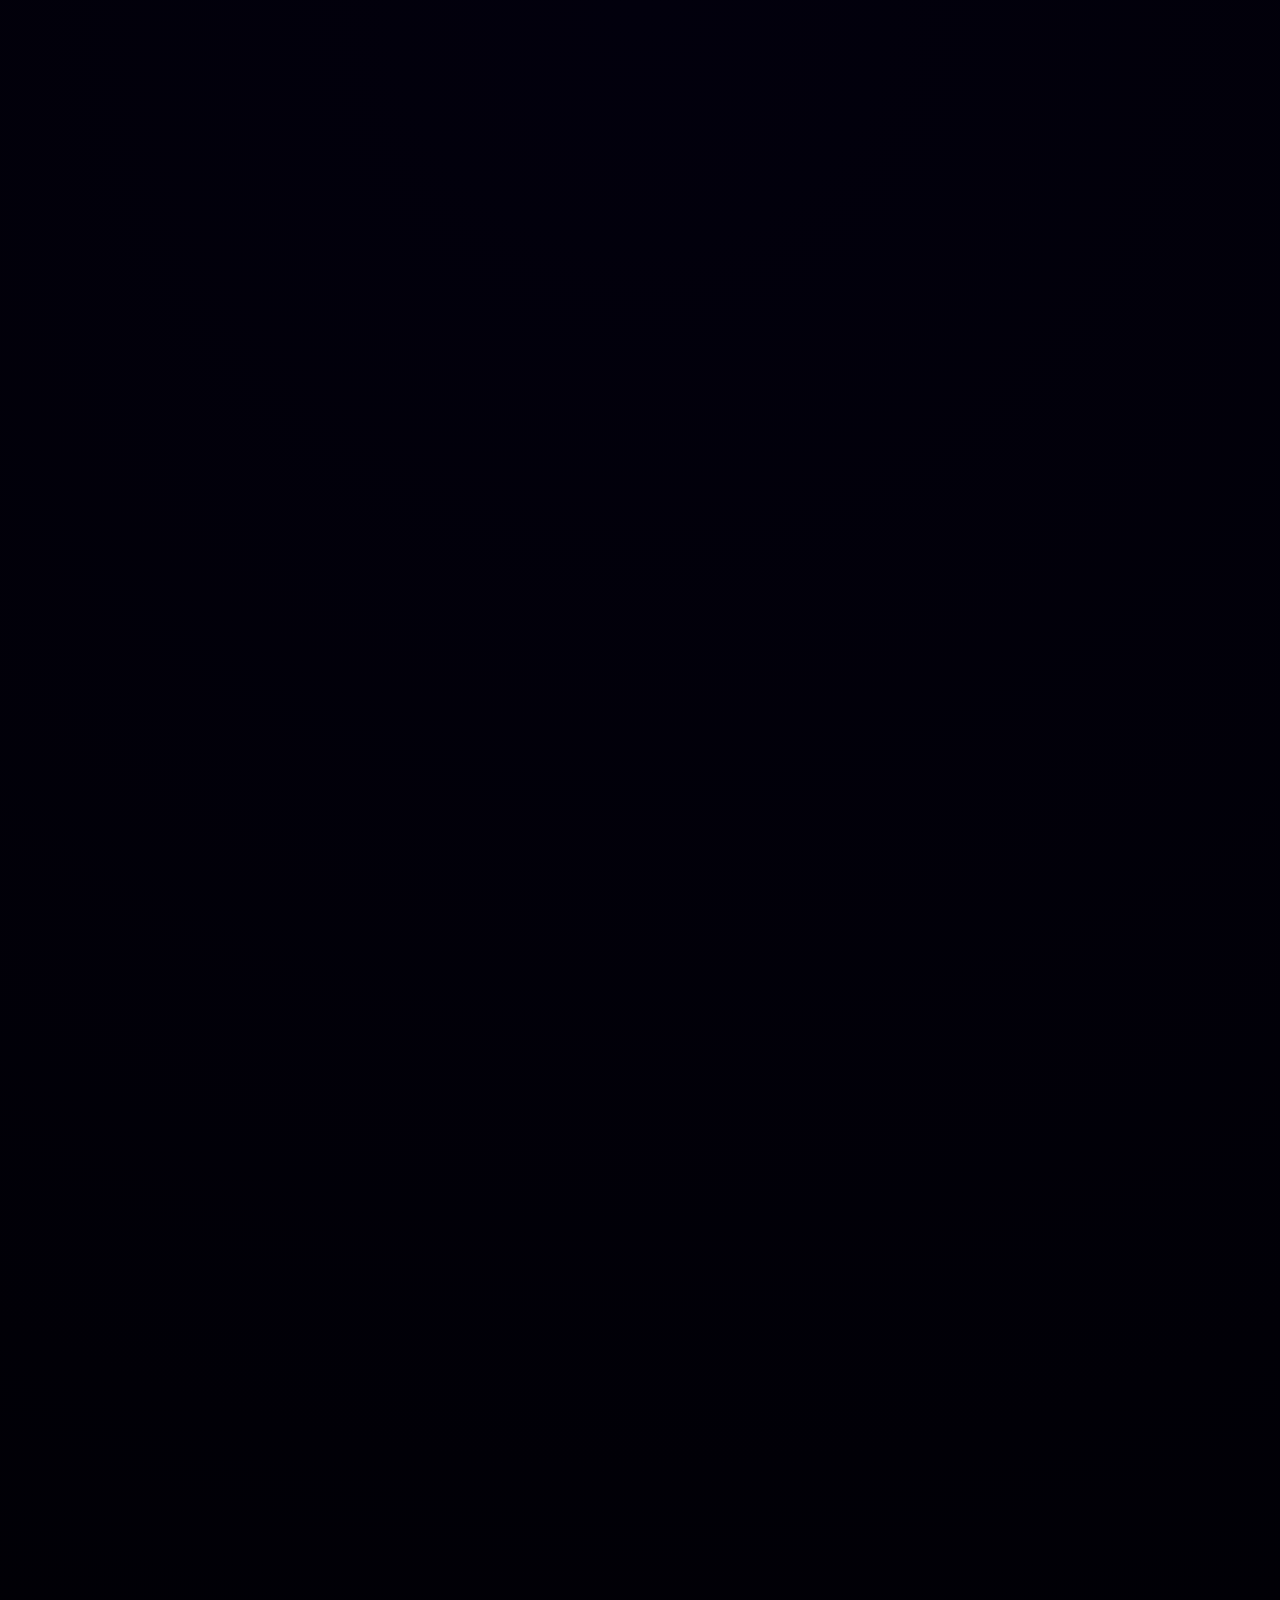
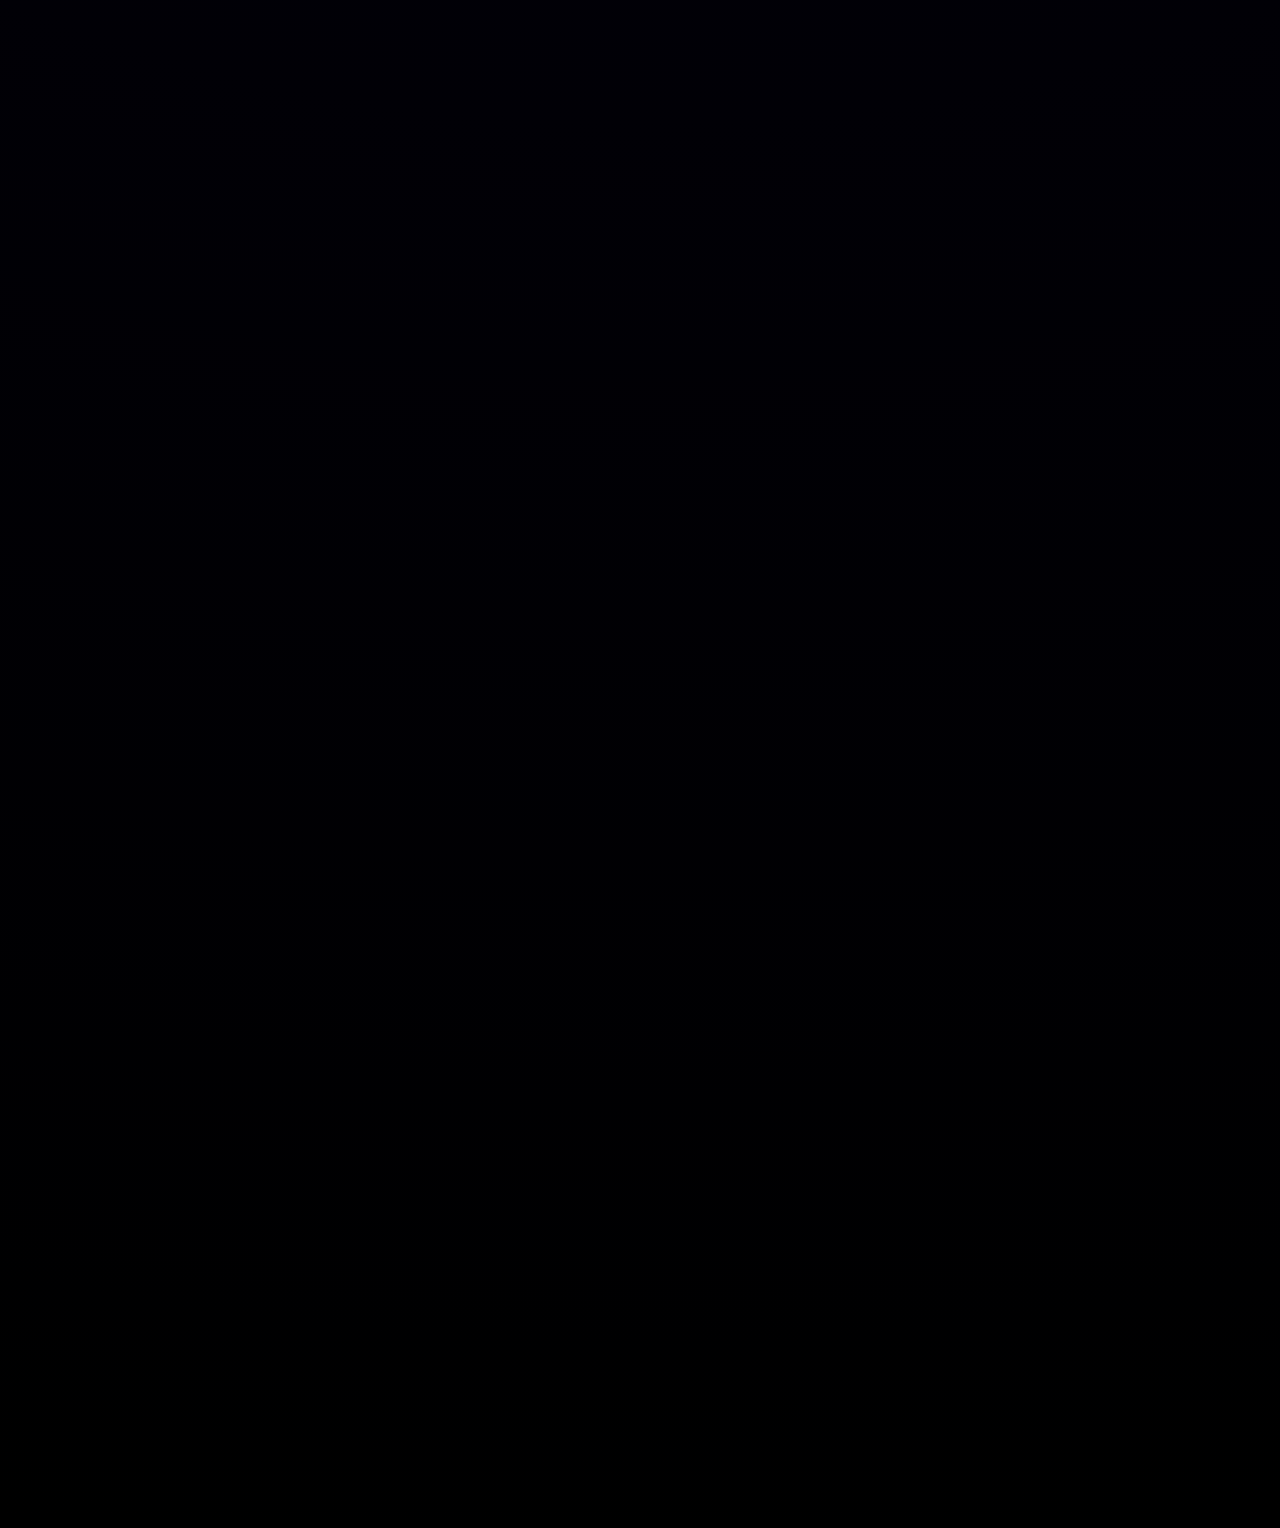
==== index.html @ 434c472e "feat: add static HTML catalog and associated CSS/JS for book resources" ====
<!doctype html>
<html lang="pt-BR">
  <head>
    <meta charset="UTF-8" />
    <meta name="viewport" content="width=device-width, initial-scale=1.0" />
    <meta
      name="description"
      content="Catálogo estático dos livros PDF disponíveis na raiz do repositório fevunge/books."
    />
    <title>Catálogo de Livros | fevunge/books</title>
    <link rel="stylesheet" href="./assets/css/main.css" />
    <link rel="stylesheet" href="./assets/css/animation.css" />
  </head>
  <body>
    <a class="skip-link" href="#catalogo">Pular para o catálogo</a>

    <header class="page-header">
      <div class="wrapper">
        <p class="eyebrow">@fevunge</p>
        <h1>Catálogo de livros técnicos</h1>
        <p class="page-description">
          Coleção estática com os arquivos PDF já existentes na raiz do projeto.
          Use a busca para filtrar por título, descrição e termos relevantes.
        </p>

        <section class="contacts" aria-label="Contatos de @fevunge">
          <h2>Contatos</h2>
          <ul>
            <li>
              GitHub:
              <a href="https://github.com/fevunge" target="_blank" rel="noreferrer noopener"
                >@fevunge</a
              >
            </li>
            <li>
              Repositório:
              <a
                href="https://github.com/fevunge/books"
                target="_blank"
                rel="noreferrer noopener"
                >fevunge/books</a
              >
            </li>
          </ul>
        </section>
      </div>
    </header>

    <main class="wrapper" id="catalogo">
      <section class="catalog" aria-labelledby="catalog-title">
        <div class="catalog-toolbar">
          <h2 id="catalog-title">Livros disponíveis</h2>
          <label for="book-search">Pesquisar no catálogo</label>
          <input
            id="book-search"
            name="book-search"
            type="search"
            placeholder="Ex.: linux, python, redes, sistemas"
            autocomplete="off"
          />
          <p id="search-status" class="search-status" aria-live="polite"></p>
        </div>

        <p id="no-results" class="no-results" hidden>
          Nenhum livro encontrado para esta pesquisa.
        </p>

        <ul id="book-list" class="book-grid" aria-label="Lista de livros"></ul>
      </section>
    </main>

    <script src="./js/main.js" defer></script>
    <script src="./js/animation.js" defer></script>
  </body>
</html>
---- assets/css/main.css ----
:root {
  --background2: #02000d;
  --background: #000000;
  --foreground: #cdd6f4;
  --secondary: #c29df1;
  --primary: #131020;
  --border: #2a2242;
  --focus: #c29df1;
}

* {
  box-sizing: border-box;
}

html,
body {
  margin: 0;
  padding: 0;
  background: radial-gradient(circle at top, var(--background2), var(--background));
  color: var(--foreground);
  font-family: Inter, "Segoe UI", Roboto, Helvetica, Arial, sans-serif;
}

body {
  min-height: 100vh;
  line-height: 1.6;
}

a {
  color: var(--secondary);
}

a:hover {
  color: #e0c9ff;
}

a:focus-visible,
input:focus-visible {
  outline: 3px solid var(--focus);
  outline-offset: 3px;
}

.skip-link {
  position: absolute;
  left: 0;
  top: 0;
  transform: translateY(-120%);
  padding: 0.5rem 0.75rem;
  background: var(--secondary);
  color: #110a20;
  z-index: 10;
}

.skip-link:focus {
  transform: translateY(0);
}

.wrapper {
  width: min(1100px, 94vw);
  margin: 0 auto;
}

.page-header {
  border-bottom: 1px solid var(--border);
  background: linear-gradient(180deg, rgba(19, 16, 32, 0.9), rgba(2, 0, 13, 0.85));
  padding: 2.25rem 0 1.5rem;
}

.eyebrow {
  margin: 0;
  color: var(--secondary);
  font-weight: 700;
  letter-spacing: 0.08em;
  text-transform: uppercase;
  font-size: 0.8rem;
}

h1,
h2,
h3 {
  line-height: 1.2;
}

h1 {
  margin: 0.4rem 0 0.8rem;
  font-size: clamp(1.75rem, 2.4vw, 2.5rem);
}

.page-description {
  margin: 0 0 1.2rem;
  max-width: 65ch;
}

.contacts {
  background: rgba(19, 16, 32, 0.95);
  border: 1px solid var(--border);
  border-radius: 0.75rem;
  padding: 1rem;
  max-width: 36rem;
}

.contacts h2 {
  margin: 0 0 0.5rem;
  font-size: 1.05rem;
}

.contacts ul {
  margin: 0;
  padding-left: 1.2rem;
}

.catalog {
  padding: 1.5rem 0 2.5rem;
}

.catalog-toolbar {
  display: grid;
  gap: 0.6rem;
  margin-bottom: 1rem;
}

.catalog-toolbar label {
  font-weight: 600;
}

#book-search {
  width: 100%;
  border: 1px solid var(--border);
  background: var(--primary);
  color: var(--foreground);
  border-radius: 0.55rem;
  padding: 0.7rem 0.85rem;
  font-size: 1rem;
}

.search-status {
  margin: 0;
  min-height: 1.5rem;
  font-size: 0.95rem;
  color: #d9bfff;
}

.no-results {
  margin: 0 0 1rem;
  padding: 0.8rem 1rem;
  border: 1px dashed var(--secondary);
  border-radius: 0.65rem;
  background: rgba(19, 16, 32, 0.65);
}

.book-grid {
  margin: 0;
  padding: 0;
  list-style: none;
  display: grid;
  gap: 1rem;
  grid-template-columns: repeat(auto-fit, minmax(240px, 1fr));
}

.book-card {
  background: rgba(19, 16, 32, 0.92);
  border: 1px solid var(--border);
  border-radius: 0.8rem;
  padding: 1rem;
  display: grid;
  gap: 0.75rem;
  min-height: 100%;
}

.book-icon {
  width: 2.25rem;
  height: 2.25rem;
  color: var(--secondary);
}

.book-title {
  margin: 0;
  font-size: 1.05rem;
}

.book-description {
  margin: 0;
  color: #c0b8de;
  font-size: 0.94rem;
}

.book-link {
  display: inline-flex;
  align-items: center;
  gap: 0.45rem;
  margin-top: auto;
  font-weight: 700;
  color: var(--foreground);
}

.book-link::after {
  content: "↗";
  color: var(--secondary);
}

.visually-hidden {
  position: absolute;
  width: 1px;
  height: 1px;
  padding: 0;
  margin: -1px;
  overflow: hidden;
  clip: rect(0, 0, 0, 0);
  border: 0;
}

@media (max-width: 640px) {
  .page-header {
    padding-top: 1.4rem;
  }

  .contacts {
    max-width: 100%;
  }
}
---- assets/css/animation.css ----
body {
  opacity: 0;
}

body.is-ready {
  opacity: 1;
  transition: opacity 350ms ease;
}

.book-card {
  transform: translateY(10px);
  opacity: 0;
  transition: transform 300ms ease, opacity 300ms ease, box-shadow 220ms ease,
    border-color 220ms ease;
}

.book-card.is-visible {
  transform: translateY(0);
  opacity: 1;
}

.book-card:hover,
.book-card:focus-within {
  border-color: var(--secondary);
  box-shadow: 0 8px 22px rgba(0, 0, 0, 0.35), 0 0 0 1px rgba(194, 157, 241, 0.35);
  transform: translateY(-3px);
}

.book-grid.is-filtering .book-card {
  animation: pulse-update 280ms ease;
}

@keyframes pulse-update {
  0% {
    filter: brightness(0.95);
  }
  50% {
    filter: brightness(1.08);
  }
  100% {
    filter: brightness(1);
  }
}

@media (prefers-reduced-motion: reduce) {
  *,
  *::before,
  *::after {
    animation: none !important;
    transition-duration: 0.01ms !important;
    transition-delay: 0ms !important;
  }

  body {
    opacity: 1;
  }

  .book-card {
    transform: none;
    opacity: 1;
  }
}
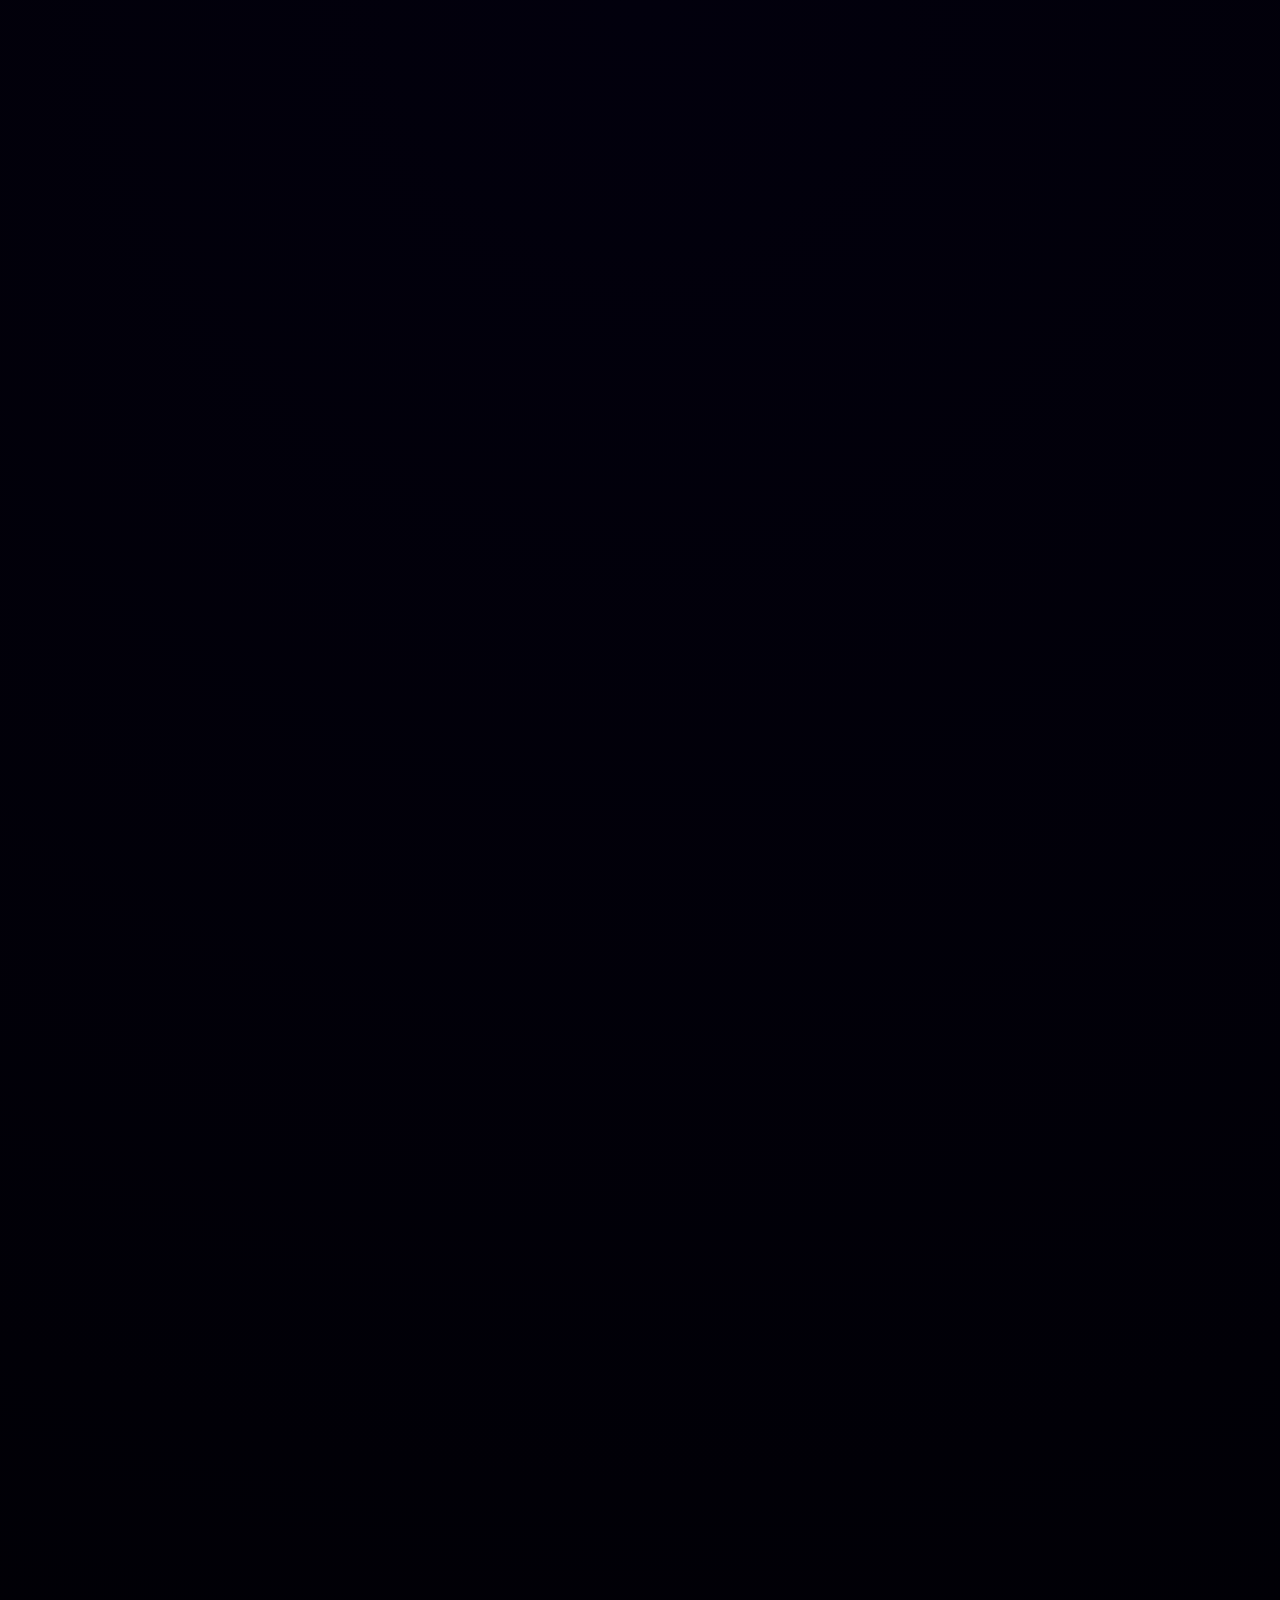
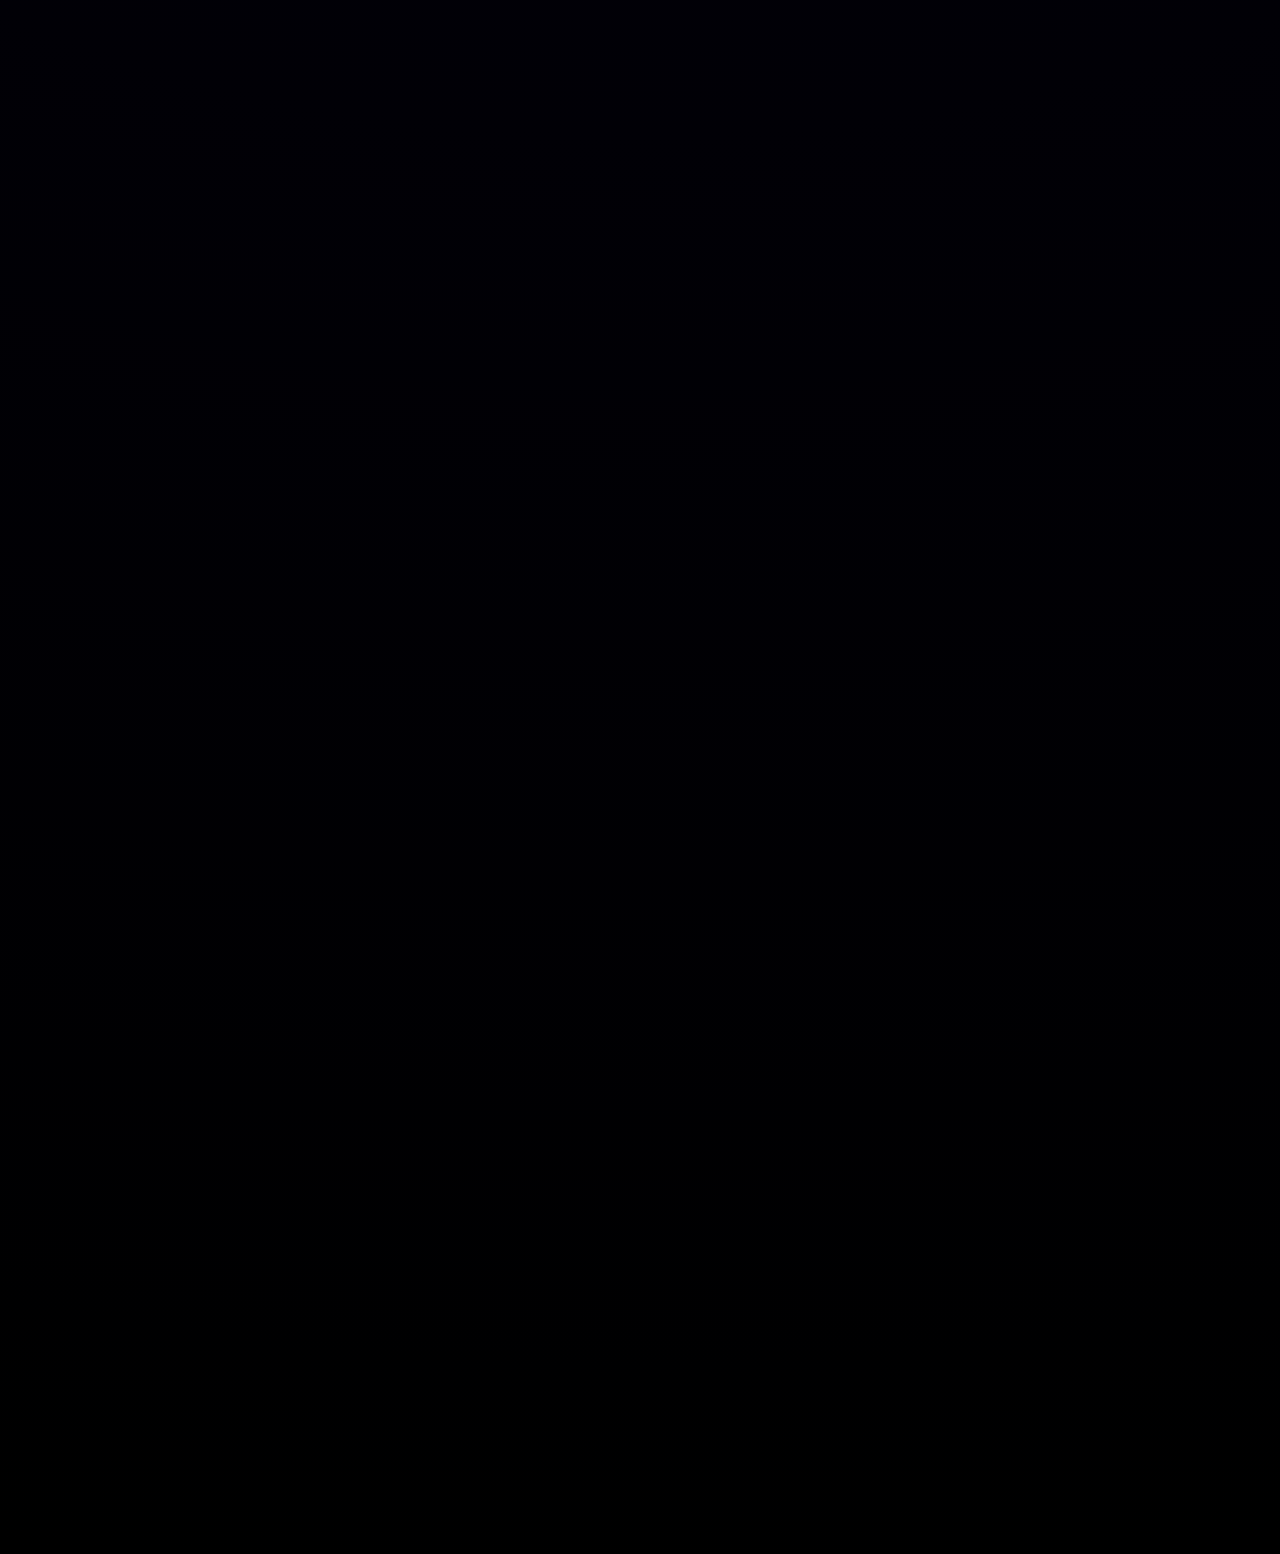
==== commit a7ed32a6: "feat: update meta description and page description for clarity and relevance" ====
--- a/index.html
+++ b/index.html
@@ -5,7 +5,7 @@
     <meta name="viewport" content="width=device-width, initial-scale=1.0" />
     <meta
       name="description"
-      content="Catálogo estático dos livros PDF disponíveis na raiz do repositório fevunge/books."
+      content="Catálogo online de livros técnicos em PDF para consulta e aprendizagem de programação, sistemas, redes e bases de dados."
     />
     <title>Catálogo de Livros | fevunge/books</title>
     <link rel="stylesheet" href="./assets/css/main.css" />
@@ -19,8 +19,9 @@
         <p class="eyebrow">@fevunge</p>
         <h1>Catálogo de livros técnicos</h1>
         <p class="page-description">
-          Coleção estática com os arquivos PDF já existentes na raiz do projeto.
-          Use a busca para filtrar por título, descrição e termos relevantes.
+          Encontra livros técnicos em PDF para estudar programação, sistemas,
+          redes e bases de dados. Pesquisa pelo título ou por palavras-chave e
+          abre directamente o livro que procuras.
         </p>
 
         <section class="contacts" aria-label="Contatos de @fevunge">
--- a/assets/css/main.css
+++ b/assets/css/main.css
@@ -3,7 +3,7 @@
   --background: #000000;
   --foreground: #cdd6f4;
   --secondary: #c29df1;
-  --primary: #131020;
+  --primary: #cdd6f4;
   --border: #2a2242;
   --focus: #c29df1;
 }
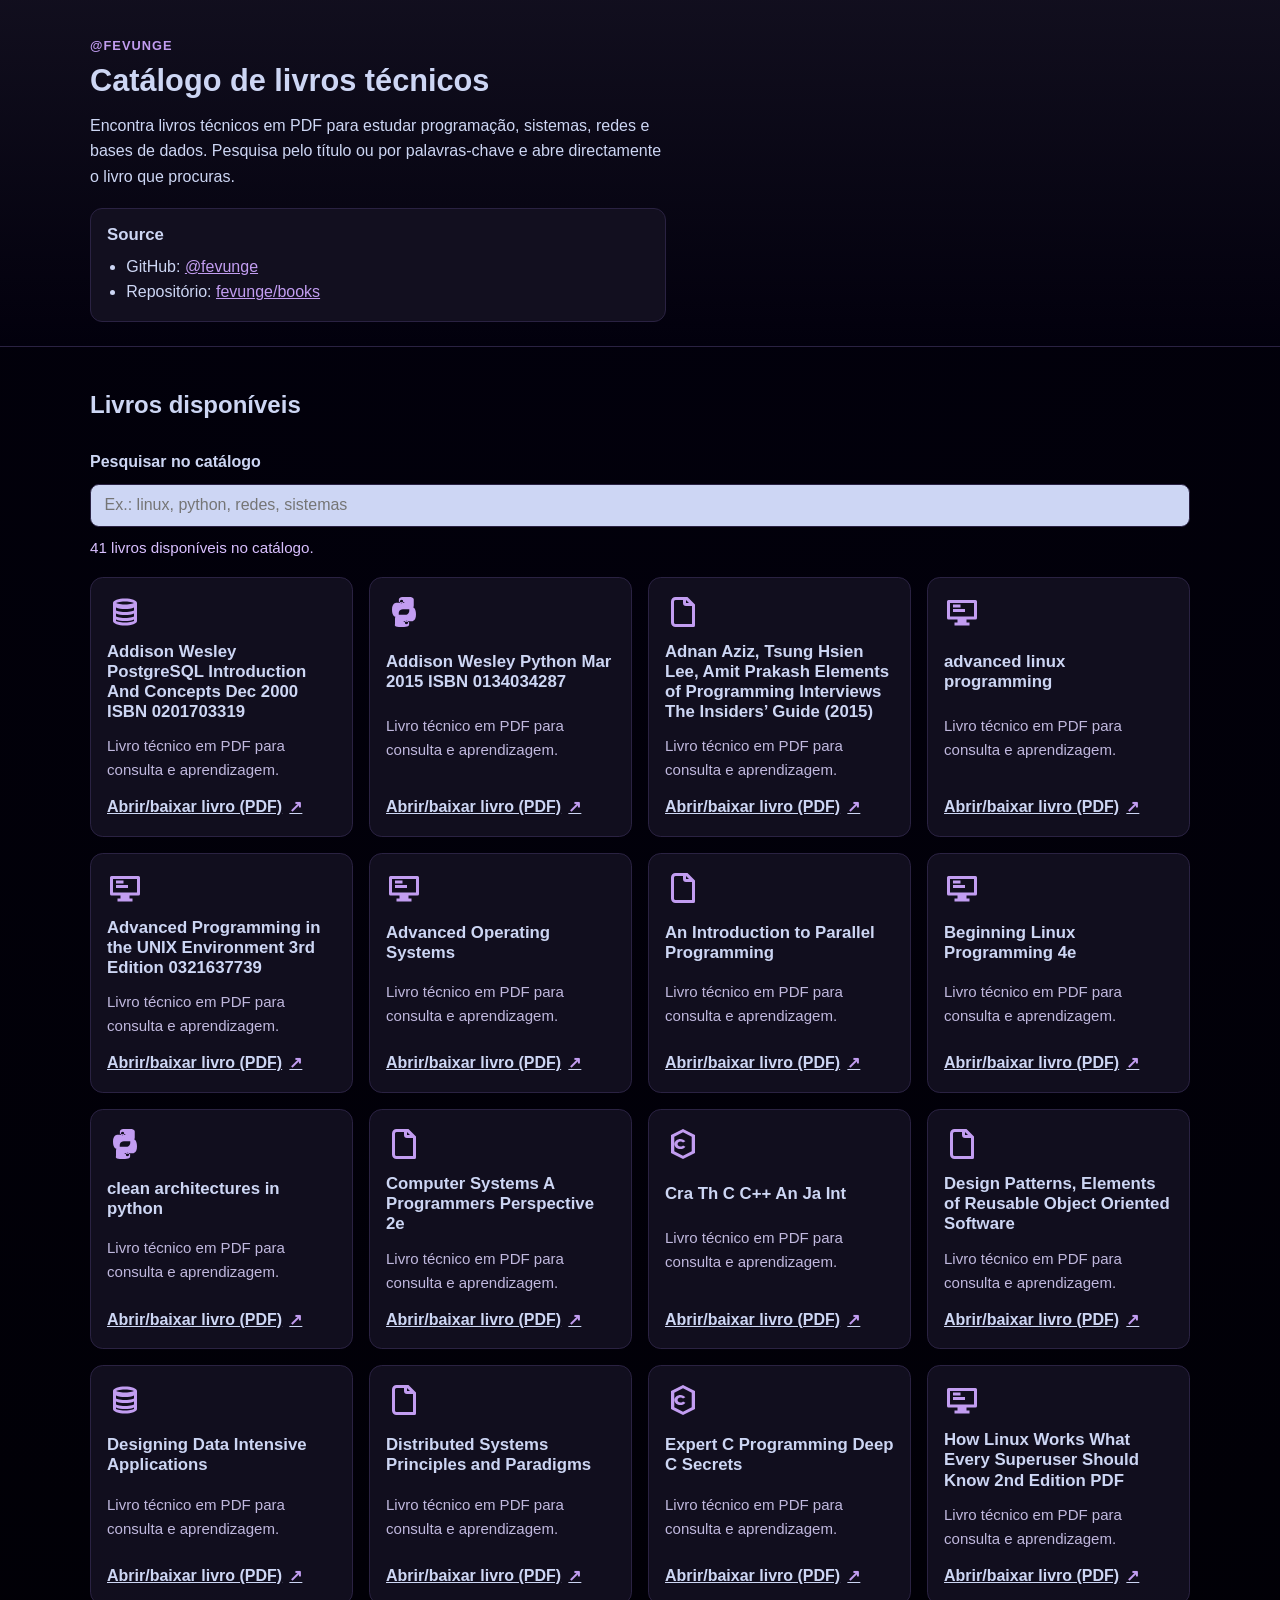
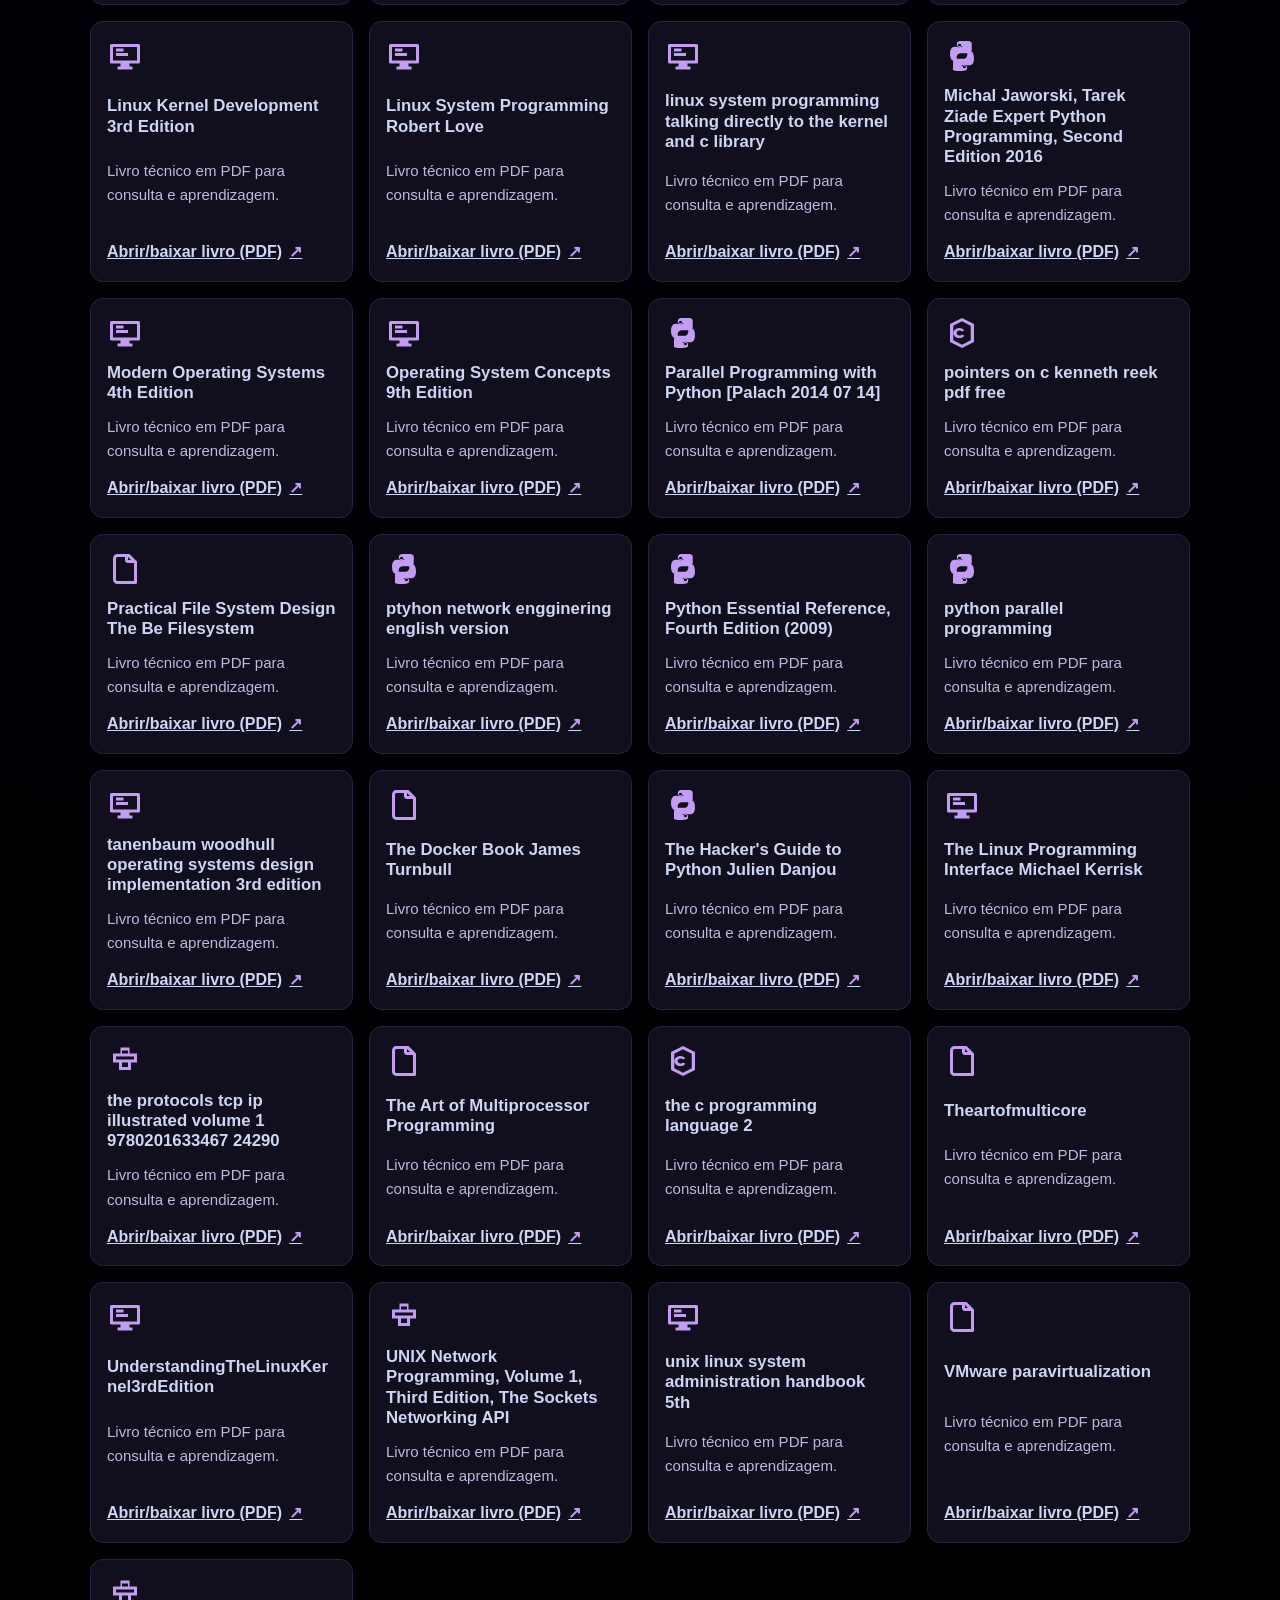
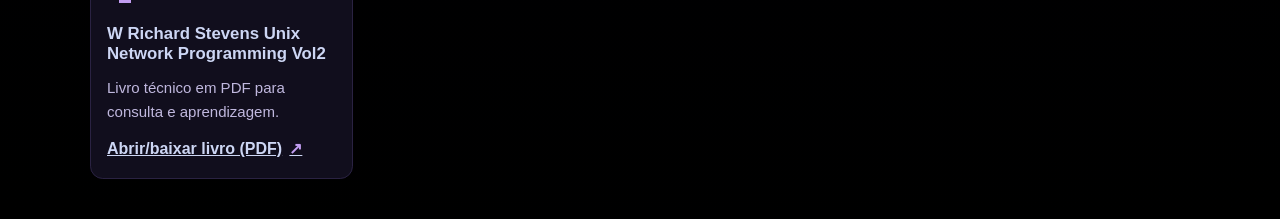
==== commit c0b4f49f: "Change section title from 'Contatos' to 'Source'" ====
--- a/index.html
+++ b/index.html
@@ -25,7 +25,7 @@
         </p>
 
         <section class="contacts" aria-label="Contatos de @fevunge">
-          <h2>Contatos</h2>
+          <h2>Source</h2>
           <ul>
             <li>
               GitHub:
--- a/assets/css/main.css
+++ b/assets/css/main.css
@@ -16,7 +16,8 @@
 body {
   margin: 0;
   padding: 0;
-  background: radial-gradient(circle at top, var(--background2), var(--background));
+  background-color: var(--background);
+  background-image: radial-gradient(circle at top, var(--background2), var(--background));
   color: var(--foreground);
   font-family: Inter, "Segoe UI", Roboto, Helvetica, Arial, sans-serif;
 }
@@ -127,7 +128,7 @@
   width: 100%;
   border: 1px solid var(--border);
   background: var(--primary);
-  color: var(--foreground);
+  color: var(--background2);
   border-radius: 0.55rem;
   padding: 0.7rem 0.85rem;
   font-size: 1rem;
@@ -164,6 +165,7 @@
   padding: 1rem;
   display: grid;
   gap: 0.75rem;
+  min-width: 0;
   min-height: 100%;
 }
 
@@ -176,6 +178,8 @@
 .book-title {
   margin: 0;
   font-size: 1.05rem;
+  min-width: 0;
+  overflow-wrap: anywhere;
 }
 
 .book-description {
--- a/assets/css/animation.css
+++ b/assets/css/animation.css
@@ -1,5 +1,5 @@
 body {
-  opacity: 0;
+  opacity: 1;
 }
 
 body.is-ready {
@@ -8,14 +8,11 @@
 }
 
 .book-card {
-  transform: translateY(10px);
-  opacity: 0;
-  transition: transform 300ms ease, opacity 300ms ease, box-shadow 220ms ease,
-    border-color 220ms ease;
+  opacity: 1;
+  transition: box-shadow 220ms ease, border-color 220ms ease;
 }
 
 .book-card.is-visible {
-  transform: translateY(0);
   opacity: 1;
 }
 
